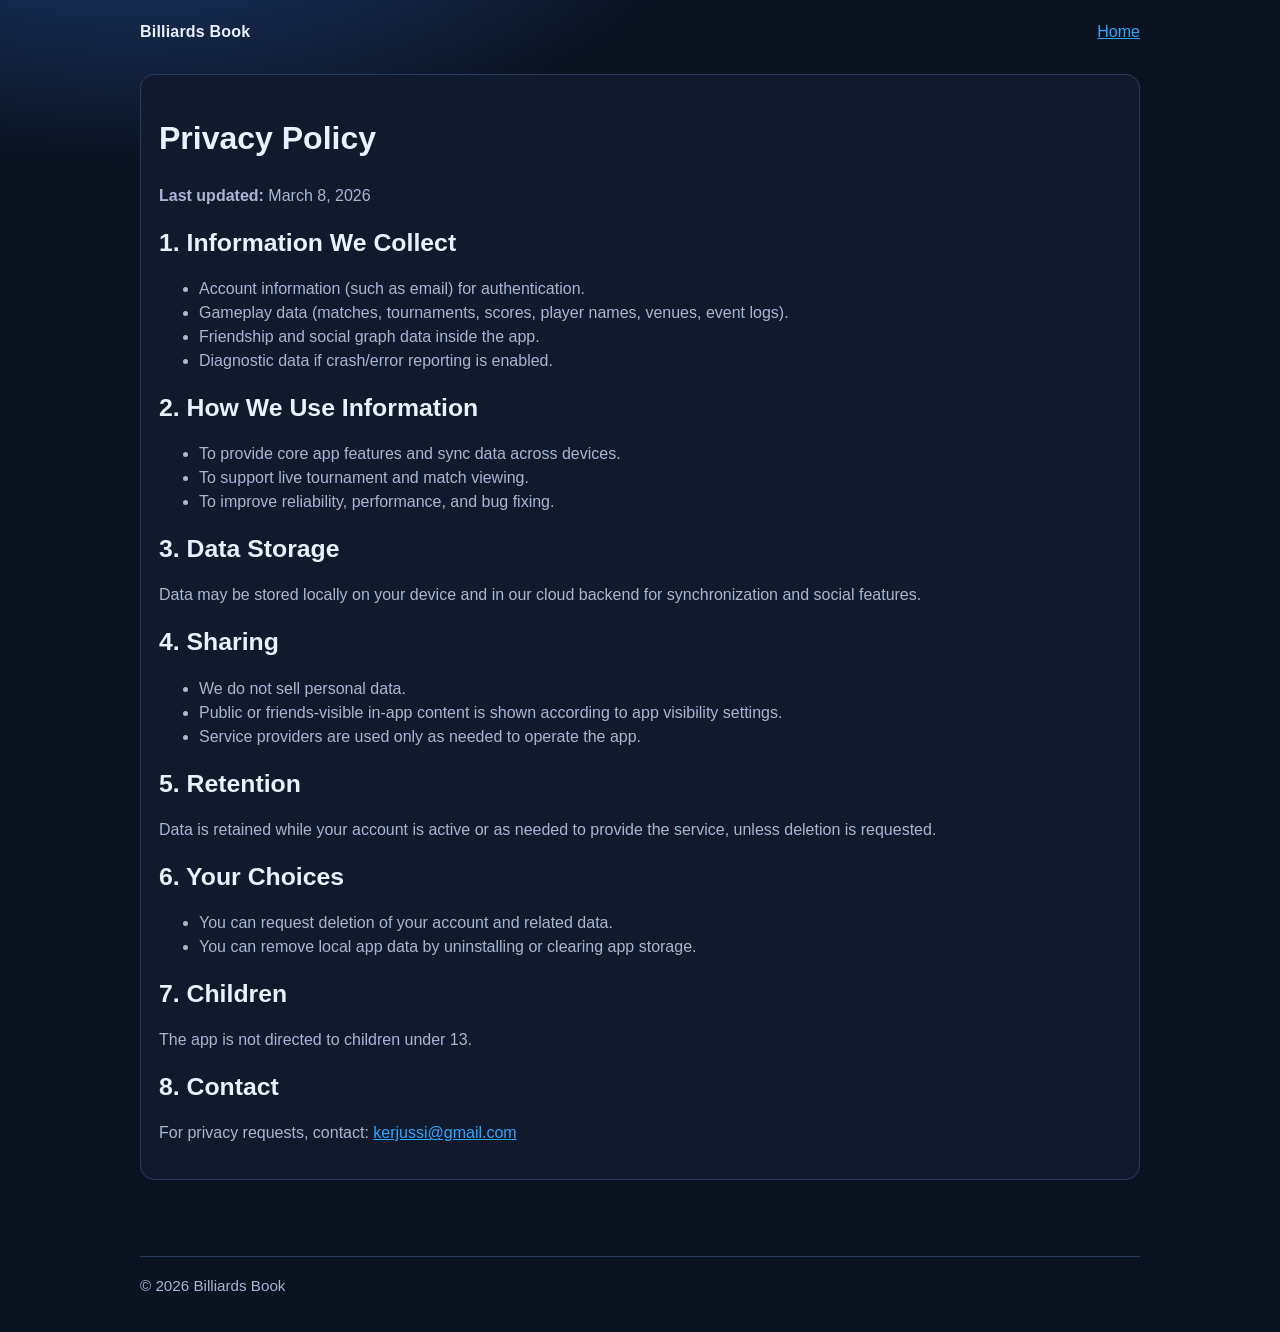
==== privacy.html @ 25b78365 "Add files via upload tietosuja" ====
﻿<!doctype html>
<html lang="en">
  <head>
    <meta charset="UTF-8" />
    <meta name="viewport" content="width=device-width, initial-scale=1.0" />
    <title>Privacy Policy - Billiards Book</title>
    <link rel="stylesheet" href="./styles.css" />
  </head>
  <body>
    <div class="wrap">
      <header class="nav">
        <div class="brand">Billiards Book</div>
        <a href="./index.html">Home</a>
      </header>

      <main class="section">
        <div class="panel">
          <h1>Privacy Policy</h1>
          <p><strong>Last updated:</strong> March 8, 2026</p>

          <h2>1. Information We Collect</h2>
          <ul>
            <li>Account information (such as email) for authentication.</li>
            <li>Gameplay data (matches, tournaments, scores, player names, venues, event logs).</li>
            <li>Friendship and social graph data inside the app.</li>
            <li>Diagnostic data if crash/error reporting is enabled.</li>
          </ul>

          <h2>2. How We Use Information</h2>
          <ul>
            <li>To provide core app features and sync data across devices.</li>
            <li>To support live tournament and match viewing.</li>
            <li>To improve reliability, performance, and bug fixing.</li>
          </ul>

          <h2>3. Data Storage</h2>
          <p>
            Data may be stored locally on your device and in our cloud backend for synchronization and social features.
          </p>

          <h2>4. Sharing</h2>
          <ul>
            <li>We do not sell personal data.</li>
            <li>Public or friends-visible in-app content is shown according to app visibility settings.</li>
            <li>Service providers are used only as needed to operate the app.</li>
          </ul>

          <h2>5. Retention</h2>
          <p>
            Data is retained while your account is active or as needed to provide the service, unless deletion is requested.
          </p>

          <h2>6. Your Choices</h2>
          <ul>
            <li>You can request deletion of your account and related data.</li>
            <li>You can remove local app data by uninstalling or clearing app storage.</li>
          </ul>

          <h2>7. Children</h2>
          <p>The app is not directed to children under 13.</p>

          <h2>8. Contact</h2>
          <p>
            For privacy requests, contact: <a href="mailto:kerjussi@gmail.com">kerjussi@gmail.com</a>
          </p>
        </div>
      </main>

      <footer class="foot">
        <div>© <span id="year"></span> Billiards Book</div>
      </footer>
    </div>

    <script>
      document.getElementById("year").textContent = String(new Date().getFullYear());
    </script>
  </body>
</html>
---- styles.css ----
﻿:root {
  --bg: #0b1220;
  --surface: #111a2d;
  --surface-soft: #1a2642;
  --text: #eaf0ff;
  --muted: #a9b5d4;
  --line: #2a3a61;
  --accent: #2ea8ff;
  --accent-2: #6cf2b5;
}

* {
  box-sizing: border-box;
}

body {
  margin: 0;
  font-family: "Segoe UI", Tahoma, Geneva, Verdana, sans-serif;
  background: radial-gradient(1200px 600px at 10% -10%, #1d3e72 0%, var(--bg) 50%);
  color: var(--text);
  line-height: 1.5;
}

a {
  color: var(--accent);
}

.wrap {
  width: min(1000px, 92%);
  margin: 0 auto;
}

.nav {
  display: flex;
  justify-content: space-between;
  align-items: center;
  padding: 20px 0;
}

.brand {
  font-weight: 800;
  letter-spacing: 0.2px;
}

.hero {
  padding: 64px 0 36px;
}

.title {
  font-size: clamp(2rem, 5vw, 3.2rem);
  margin: 0 0 12px;
}

.subtitle {
  color: var(--muted);
  max-width: 720px;
  margin: 0;
}

.cta {
  margin-top: 26px;
  display: flex;
  gap: 10px;
  flex-wrap: wrap;
}

.btn {
  display: inline-block;
  border-radius: 12px;
  padding: 10px 16px;
  font-weight: 700;
  text-decoration: none;
  border: 1px solid var(--line);
}

.btn.primary {
  background: linear-gradient(90deg, var(--accent), #4cc7ff);
  color: #04111f;
  border-color: transparent;
}

.btn.ghost {
  background: var(--surface);
  color: var(--text);
}

.cards {
  display: grid;
  grid-template-columns: repeat(auto-fit, minmax(220px, 1fr));
  gap: 12px;
  padding: 24px 0 56px;
}

.card {
  background: linear-gradient(160deg, var(--surface), var(--surface-soft));
  border: 1px solid var(--line);
  border-radius: 14px;
  padding: 14px;
}

.card h3 {
  margin: 0 0 6px;
  font-size: 1.02rem;
}

.card p {
  margin: 0;
  color: var(--muted);
}

.section {
  padding: 10px 0 44px;
}

.section h2 {
  margin: 0 0 8px;
  font-size: 1.55rem;
}

.section p,
.section li {
  color: var(--muted);
}

.panel {
  background: var(--surface);
  border: 1px solid var(--line);
  border-radius: 14px;
  padding: 18px;
}

.foot {
  border-top: 1px solid var(--line);
  margin-top: 32px;
  padding: 18px 0 34px;
  color: var(--muted);
  font-size: 0.95rem;
}
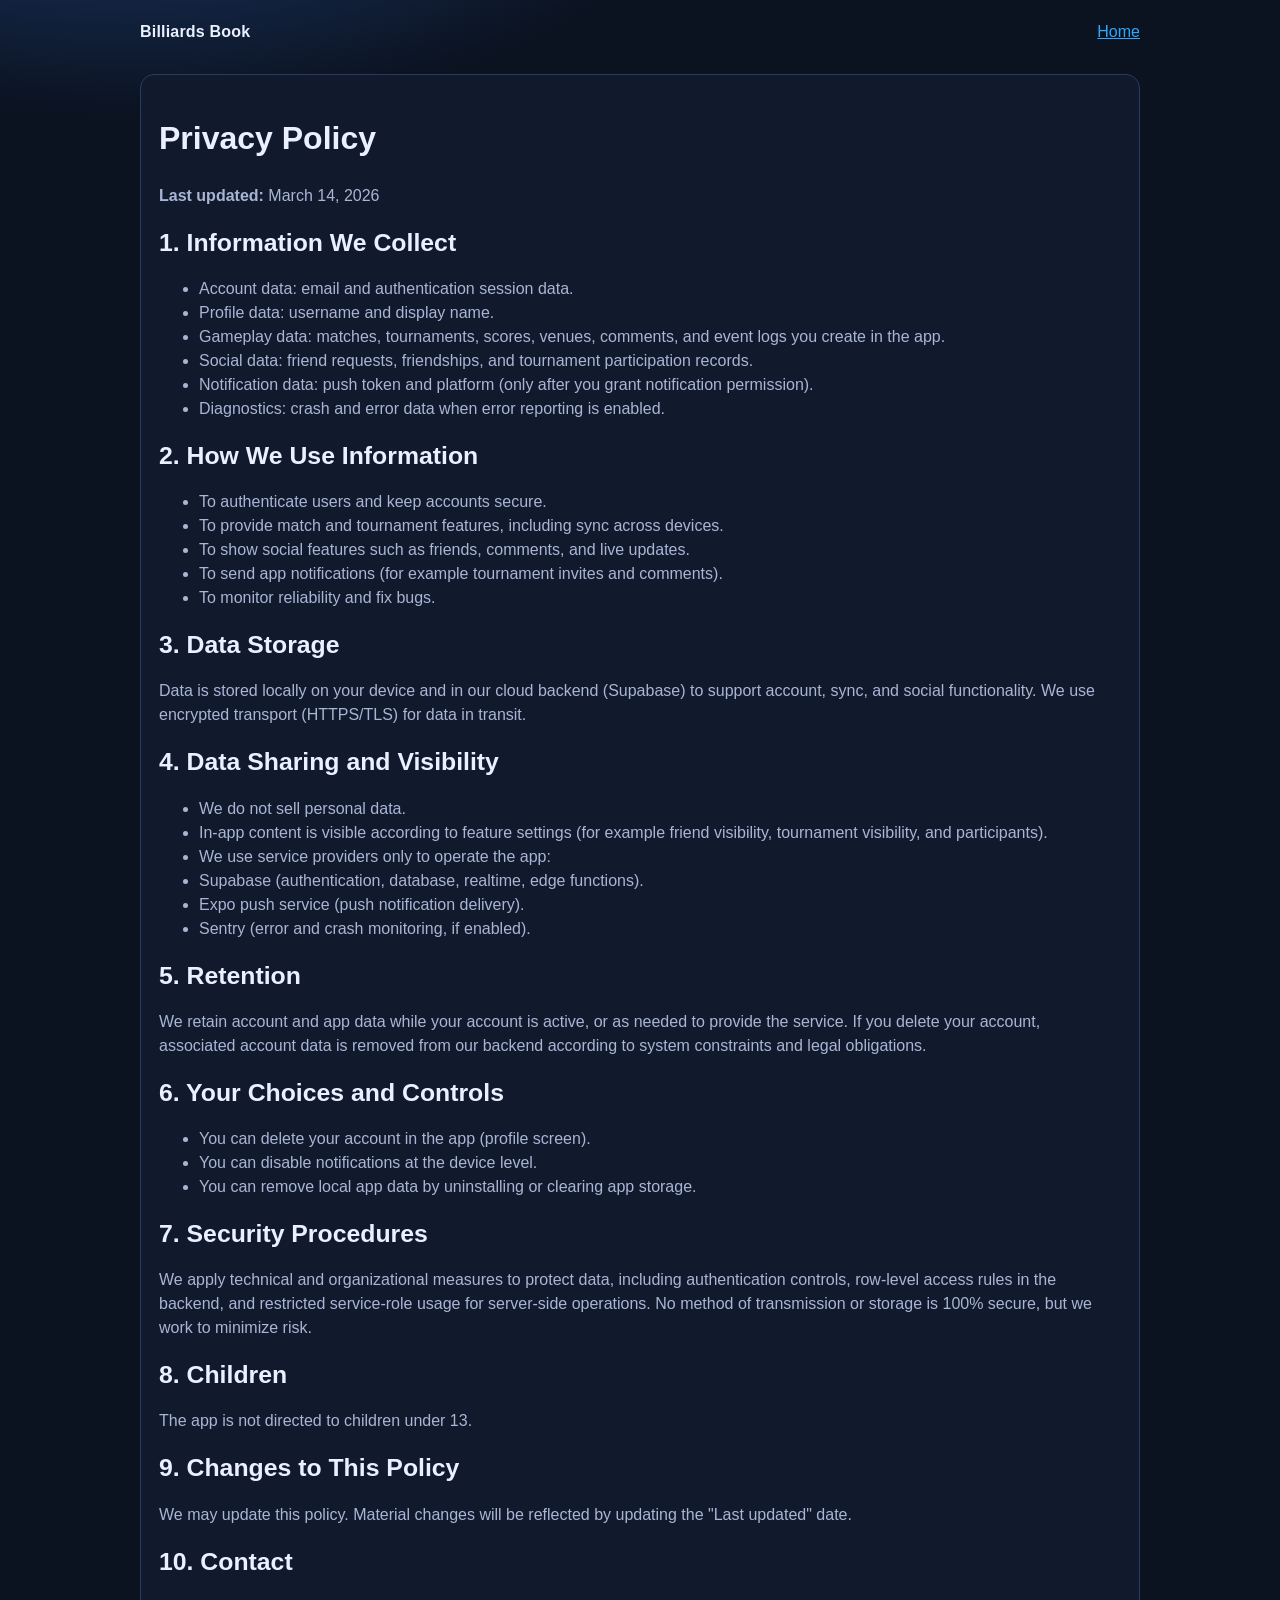
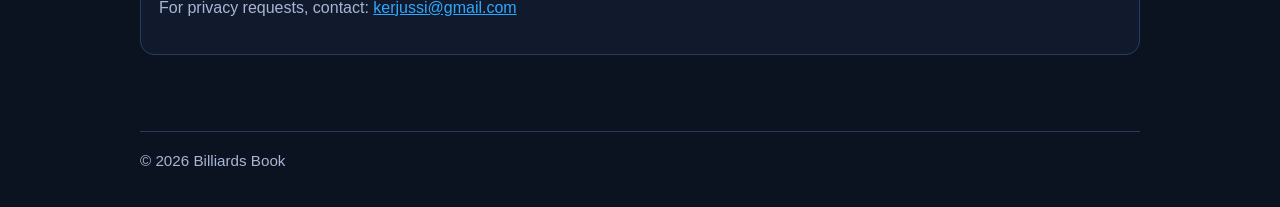
==== commit 4944157e: "Add files via upload" ====
--- a/privacy.html
+++ b/privacy.html
@@ -16,50 +16,69 @@
       <main class="section">
         <div class="panel">
           <h1>Privacy Policy</h1>
-          <p><strong>Last updated:</strong> March 8, 2026</p>
+          <p><strong>Last updated:</strong> March 14, 2026</p>
 
           <h2>1. Information We Collect</h2>
           <ul>
-            <li>Account information (such as email) for authentication.</li>
-            <li>Gameplay data (matches, tournaments, scores, player names, venues, event logs).</li>
-            <li>Friendship and social graph data inside the app.</li>
-            <li>Diagnostic data if crash/error reporting is enabled.</li>
+            <li>Account data: email and authentication session data.</li>
+            <li>Profile data: username and display name.</li>
+            <li>Gameplay data: matches, tournaments, scores, venues, comments, and event logs you create in the app.</li>
+            <li>Social data: friend requests, friendships, and tournament participation records.</li>
+            <li>Notification data: push token and platform (only after you grant notification permission).</li>
+            <li>Diagnostics: crash and error data when error reporting is enabled.</li>
           </ul>
 
           <h2>2. How We Use Information</h2>
           <ul>
-            <li>To provide core app features and sync data across devices.</li>
-            <li>To support live tournament and match viewing.</li>
-            <li>To improve reliability, performance, and bug fixing.</li>
+            <li>To authenticate users and keep accounts secure.</li>
+            <li>To provide match and tournament features, including sync across devices.</li>
+            <li>To show social features such as friends, comments, and live updates.</li>
+            <li>To send app notifications (for example tournament invites and comments).</li>
+            <li>To monitor reliability and fix bugs.</li>
           </ul>
 
           <h2>3. Data Storage</h2>
           <p>
-            Data may be stored locally on your device and in our cloud backend for synchronization and social features.
+            Data is stored locally on your device and in our cloud backend (Supabase) to support account, sync, and social functionality.
+            We use encrypted transport (HTTPS/TLS) for data in transit.
           </p>
 
-          <h2>4. Sharing</h2>
+          <h2>4. Data Sharing and Visibility</h2>
           <ul>
             <li>We do not sell personal data.</li>
-            <li>Public or friends-visible in-app content is shown according to app visibility settings.</li>
-            <li>Service providers are used only as needed to operate the app.</li>
+            <li>In-app content is visible according to feature settings (for example friend visibility, tournament visibility, and participants).</li>
+            <li>We use service providers only to operate the app:</li>
+            <li>Supabase (authentication, database, realtime, edge functions).</li>
+            <li>Expo push service (push notification delivery).</li>
+            <li>Sentry (error and crash monitoring, if enabled).</li>
           </ul>
 
           <h2>5. Retention</h2>
           <p>
-            Data is retained while your account is active or as needed to provide the service, unless deletion is requested.
+            We retain account and app data while your account is active, or as needed to provide the service.
+            If you delete your account, associated account data is removed from our backend according to system constraints and legal obligations.
           </p>
 
-          <h2>6. Your Choices</h2>
+          <h2>6. Your Choices and Controls</h2>
           <ul>
-            <li>You can request deletion of your account and related data.</li>
+            <li>You can delete your account in the app (profile screen).</li>
+            <li>You can disable notifications at the device level.</li>
             <li>You can remove local app data by uninstalling or clearing app storage.</li>
           </ul>
 
-          <h2>7. Children</h2>
+          <h2>7. Security Procedures</h2>
+          <p>
+            We apply technical and organizational measures to protect data, including authentication controls, row-level access rules in the backend, and restricted service-role usage for server-side operations.
+            No method of transmission or storage is 100% secure, but we work to minimize risk.
+          </p>
+
+          <h2>8. Children</h2>
           <p>The app is not directed to children under 13.</p>
 
-          <h2>8. Contact</h2>
+          <h2>9. Changes to This Policy</h2>
+          <p>We may update this policy. Material changes will be reflected by updating the "Last updated" date.</p>
+
+          <h2>10. Contact</h2>
           <p>
             For privacy requests, contact: <a href="mailto:kerjussi@gmail.com">kerjussi@gmail.com</a>
           </p>
